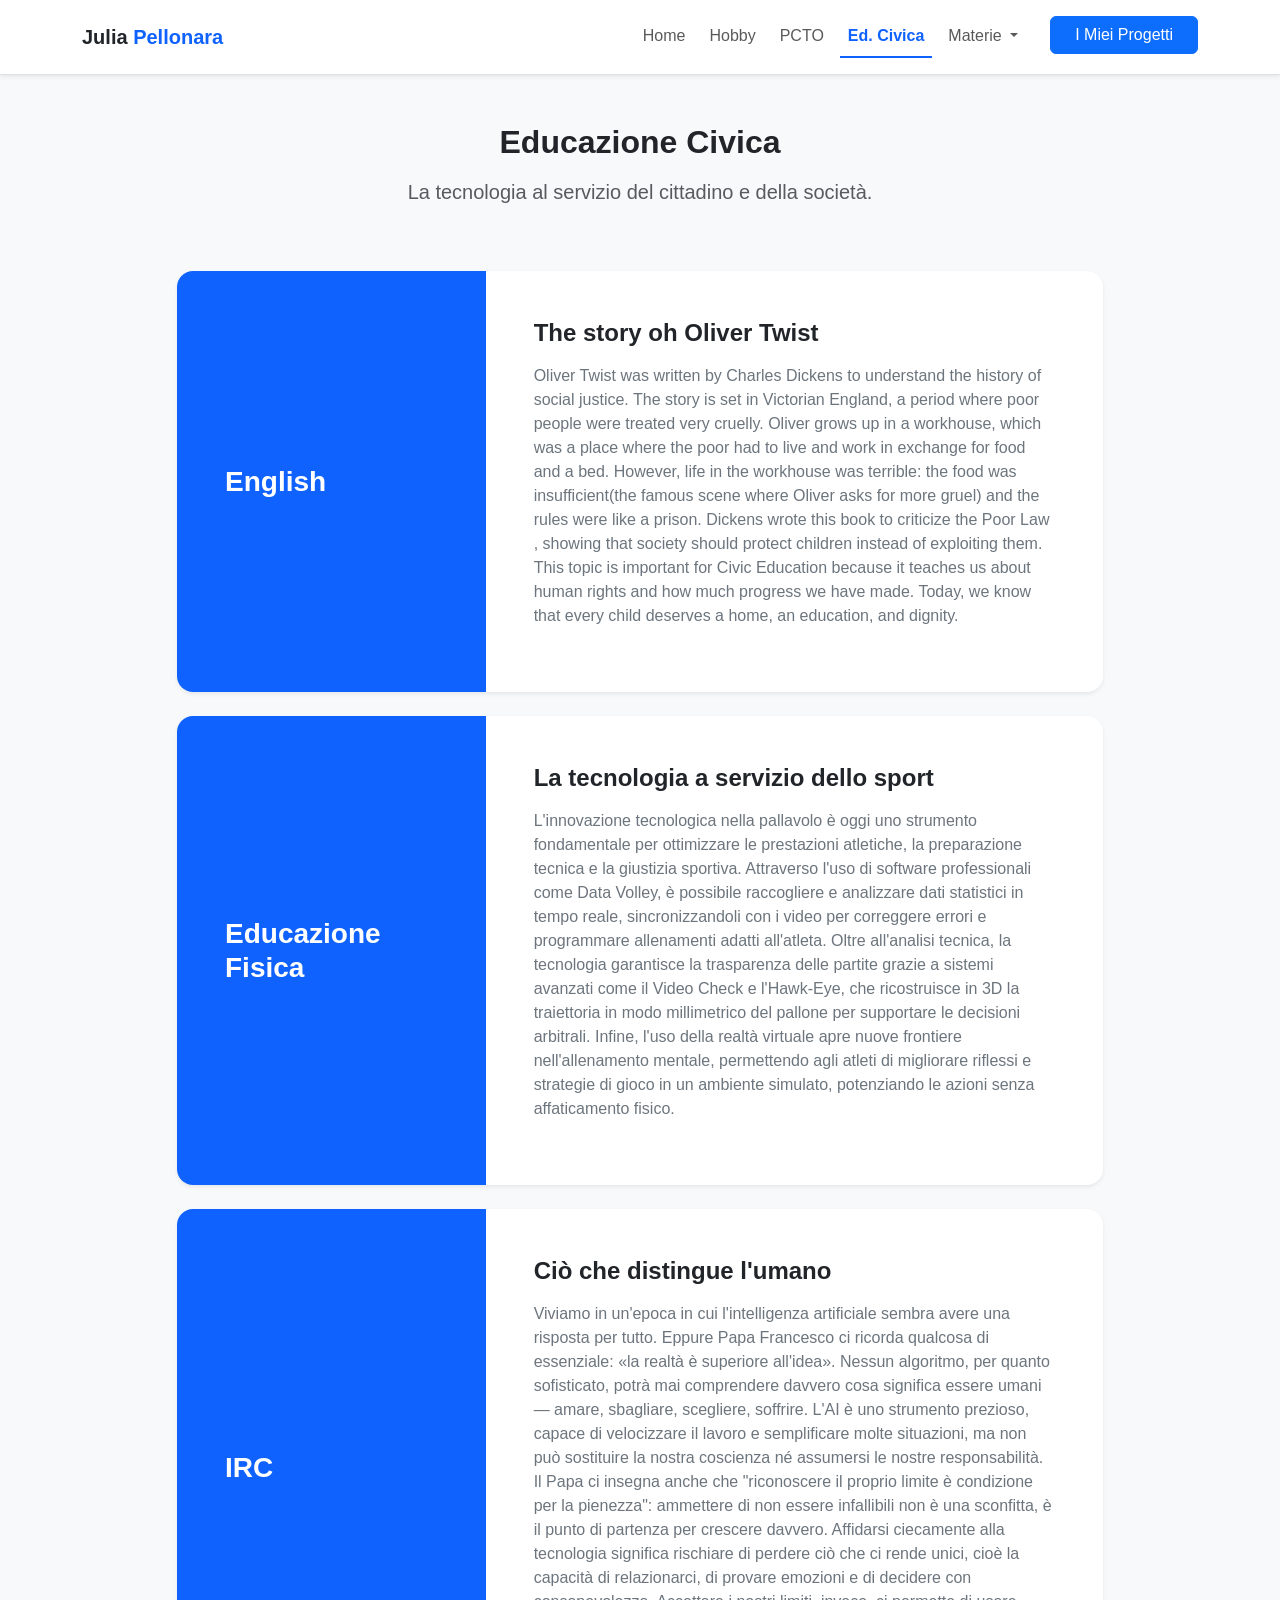
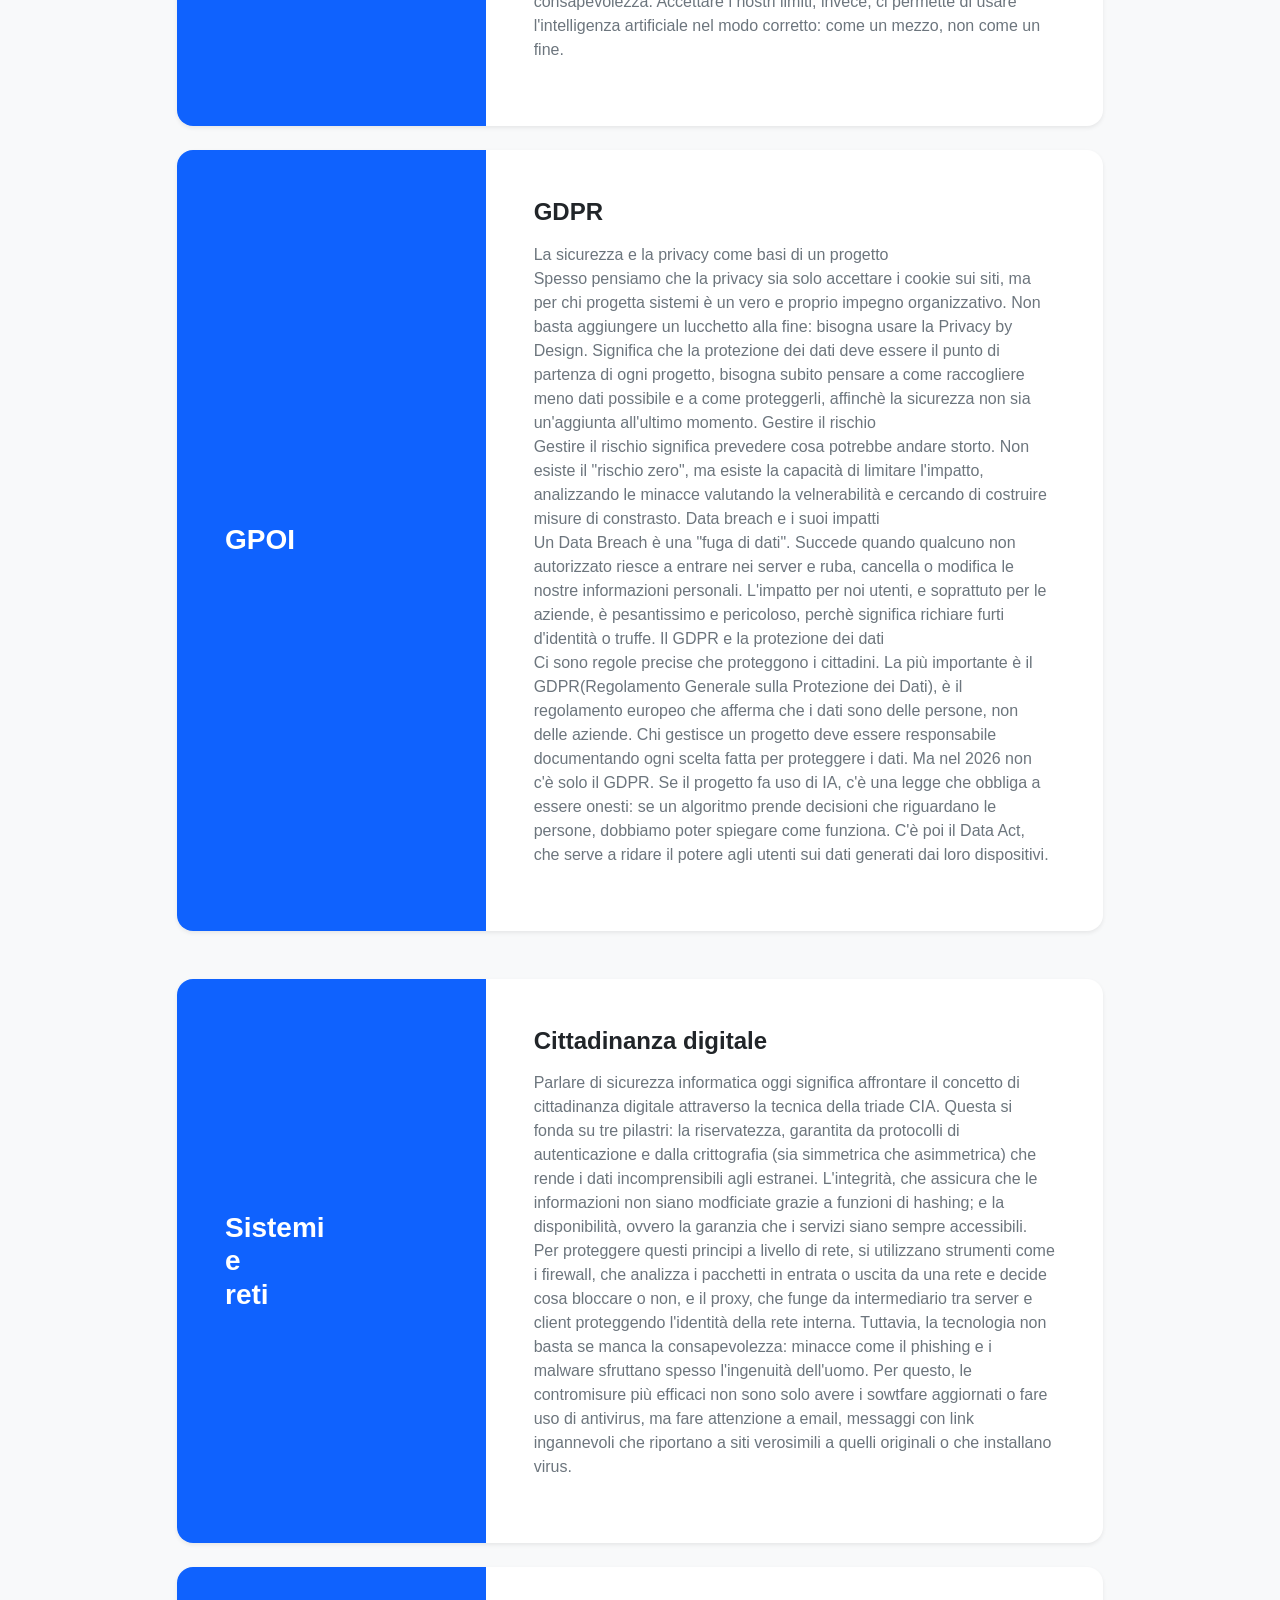
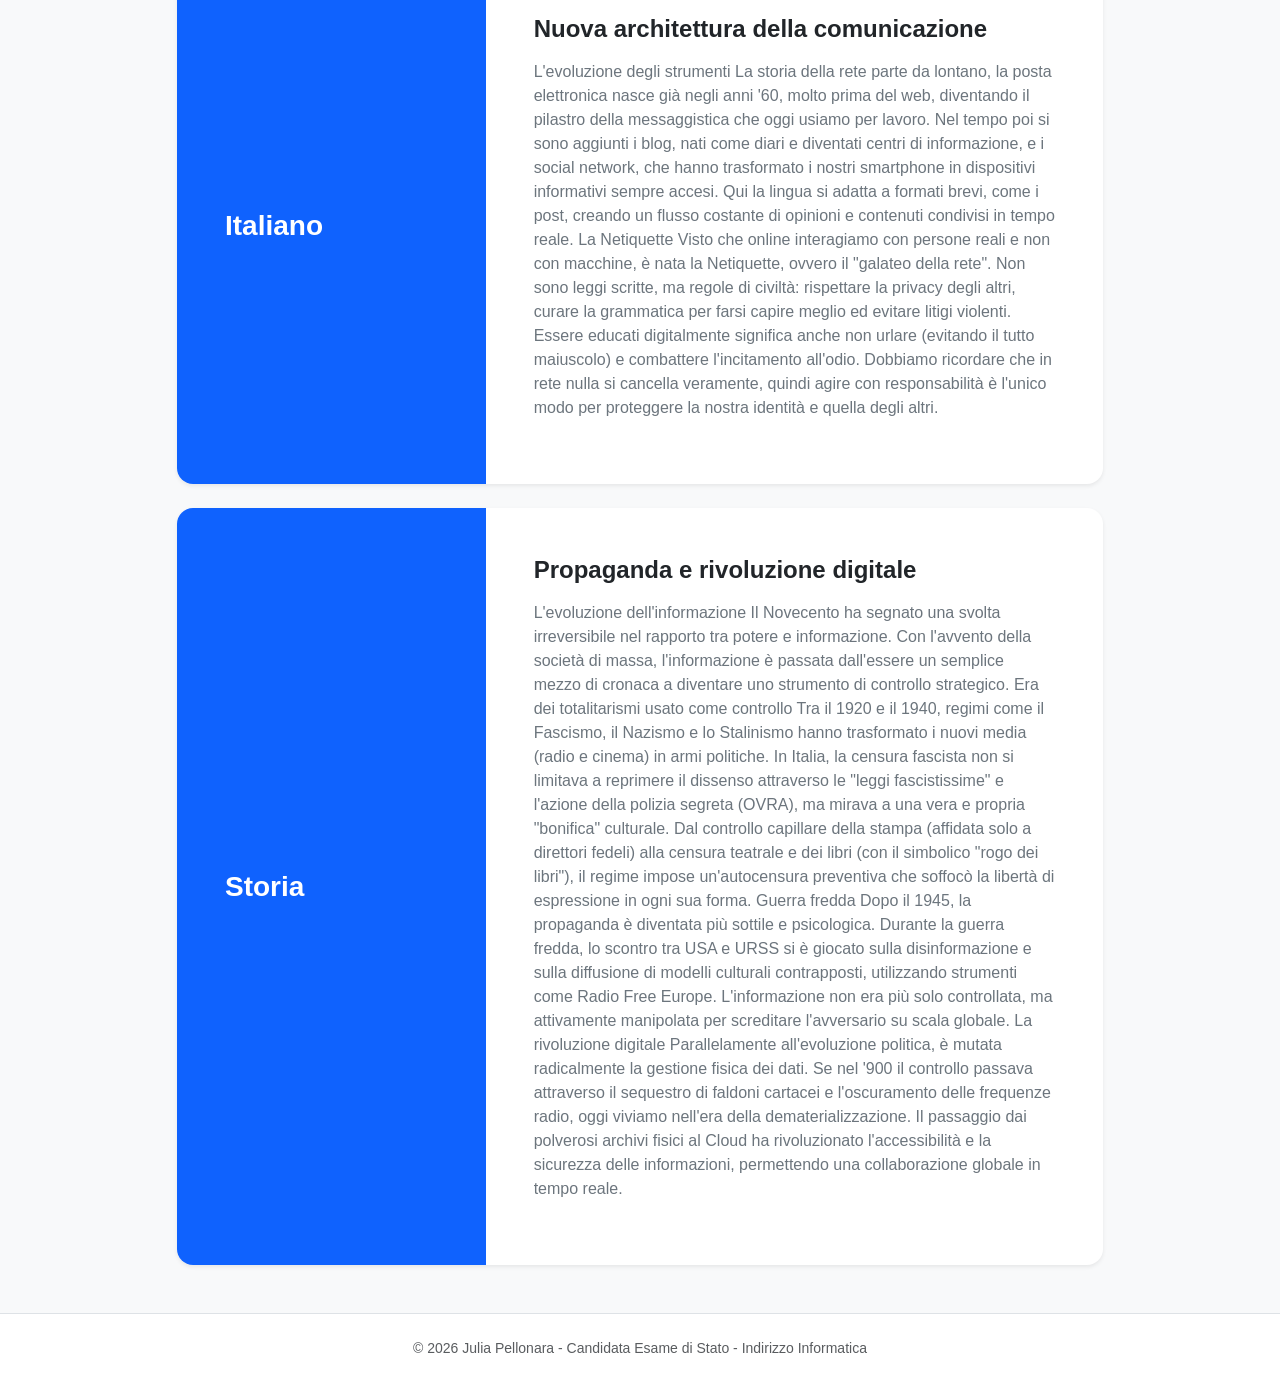
==== edcivica.html @ f8b85f28 "Add files via upload" ====
<!DOCTYPE html>
<html lang="it">
<head>
    <meta charset="UTF-8">
    <meta name="viewport" content="width=device-width, initial-scale=1.0">
    <title>Portfolio| Educazione Civica</title>
    <link href="https://cdn.jsdelivr.net/npm/bootstrap@5.3.2/dist/css/bootstrap.min.css" rel="stylesheet">
    <link rel="stylesheet" href="style.css">
</head>
<body class="d-flex flex-column min-vh-100 bg-light">

    <!-- NAVBAR PROFESSIONALE (Sfondo bianco, bordo inferiore, molto pulita) -->
    <nav class="navbar navbar-expand-lg navbar-light bg-white border-bottom shadow-sm sticky-top py-3">
        <div class="container">
            <a class="navbar-brand fw-bold text-primary" href="index.html">
                <span class="text-dark">Julia</span> Pellonara
            </a>
            <button class="navbar-toggler border-0" type="button" data-bs-toggle="collapse" data-bs-target="#navbarNav">
                <span class="navbar-toggler-icon"></span>
            </button>
            <div class="collapse navbar-collapse" id="navbarNav">
                <ul class="navbar-nav ms-auto gap-2">
                    <li class="nav-item"><a class="nav-link " href="index.html">Home</a></li>
                    <li class="nav-item"><a class="nav-link " href="hobby.html">Hobby</a></li>
                    <li class="nav-item"><a class="nav-link " href="pcto.html">PCTO</a></li>
                    <li class="nav-item"><a class="nav-link active fw-bold" href="edcivica.html">Ed. Civica</a></li>
                    <!-- Dropdown Materie -->
                    <li class="nav-item dropdown">
                        <a class="nav-link dropdown-toggle " href="#" id="navbarDropdown" role="button" data-bs-toggle="dropdown">
                            Materie
                        </a>
                        <ul class="dropdown-menu border-0 shadow-sm mt-2">
                            <li><a class="dropdown-item py-2" href="scientifiche.html">Area Scientifica</a></li>
                            <li><a class="dropdown-item py-2" href="umanistiche.html">Area Umanistica</a></li>
                        </ul>
                    </li>
                    <li class="nav-item"><a class="btn btn-primary px-4 ms-lg-3" href="progetti.html">I Miei Progetti</a></li>
                </ul>
            </div>
        </div>
    </nav>

    <main class="container py-5">
        <div class="row justify-content-center mb-5">
            <div class="col-lg-10 text-center">
                <h2 class="fw-bold mb-3">Educazione Civica</h2>
                <p class="lead text-muted">La tecnologia al servizio del cittadino e della società.</p>
            </div>
        </div>
        <div class="row justify-content-center">
            <div class="col-lg-10">
                <div class="card border-0 shadow-sm rounded-4 overflow-hidden">
                    <div class="row g-0">
                        <div class="col-md-4 bg-primary text-white p-5 d-flex flex-column justify-content-center">
                            <h3 class="fw-bold mb-0">English</h3>
                        </div>
                        <div class="col-md-8 p-5">
                            <h4 class="fw-bold mb-3">The story oh Oliver Twist</h4>
                            <p class="text-secondary">
                                Oliver Twist was written by Charles Dickens to understand the history of social justice. The story is set in Victorian England, a period where poor people were treated very cruelly. 
                                Oliver grows up in a workhouse, which was a place where the poor had to live and work in exchange for food and a bed.
                                However, life in the workhouse was terrible: the food was insufficient(the famous scene where Oliver asks for more gruel) and the rules were like a prison. 
                                Dickens wrote this book to criticize the Poor Law , showing that society should protect children instead of exploiting them. 
                                This topic is important for Civic Education because it teaches us about human rights and how much progress we have made. Today, we know that every child deserves a home, an education, and dignity.
                            </p>

                        </div>
                    </div>
                </div>

                <br>
                <div class="card border-0 shadow-sm rounded-4 overflow-hidden">
                    <div class="row g-0">
                        <div class="col-md-4 bg-primary text-white p-5 d-flex flex-column justify-content-center">
                            <h3 class="fw-bold mb-0">Educazione <br> Fisica</h3>
                        </div>
                        <div class="col-md-8 p-5">
                            <h4 class="fw-bold mb-3">La tecnologia a servizio dello sport</h4>
                            <p class="text-secondary">
                                L'innovazione tecnologica nella pallavolo è oggi uno strumento fondamentale per ottimizzare le prestazioni atletiche, la preparazione tecnica e la giustizia sportiva. 
                                Attraverso l'uso di software professionali come Data Volley, è possibile raccogliere e analizzare dati statistici in tempo reale, sincronizzandoli con i video per correggere errori e programmare allenamenti adatti all'atleta.  
                                Oltre all'analisi tecnica, la tecnologia garantisce la trasparenza delle partite grazie a sistemi avanzati come il Video Check e l'Hawk-Eye, che ricostruisce in 3D la traiettoria in modo millimetrico del pallone per supportare le decisioni arbitrali. 
                                Infine, l'uso della realtà virtuale apre nuove frontiere nell'allenamento mentale, permettendo agli atleti di migliorare riflessi e strategie di gioco in un ambiente simulato, potenziando le azioni senza affaticamento fisico.  
                            </p>
                        </div>
                    </div>
                </div>
                <br>

                <div class="card border-0 shadow-sm rounded-4 overflow-hidden">
                    <div class="row g-0">
                        <div class="col-md-4 bg-primary text-white p-5 d-flex flex-column justify-content-center">
                            <h3 class="fw-bold mb-0">IRC</h3>
                        </div>
                        <div class="col-md-8 p-5">
                            <h4 class="fw-bold mb-3">Ciò che distingue l'umano</h4>
                            <p class="text-secondary">
                                Viviamo in un'epoca in cui l'intelligenza artificiale sembra avere una risposta per tutto. Eppure Papa Francesco ci ricorda qualcosa di essenziale: «la realtà è superiore all'idea». Nessun algoritmo, per quanto sofisticato, potrà mai comprendere davvero cosa significa essere umani — amare, sbagliare, scegliere, soffrire. L'AI è uno strumento prezioso, capace di velocizzare il lavoro e semplificare molte situazioni, ma non può sostituire la nostra coscienza né assumersi le nostre responsabilità. 
                                Il Papa ci insegna anche che "riconoscere il proprio limite è condizione per la pienezza": ammettere di non essere infallibili non è una sconfitta, è il punto di partenza per crescere davvero. 
                                Affidarsi ciecamente alla tecnologia significa rischiare di perdere ciò che ci rende unici, cioè la capacità di relazionarci, di provare emozioni e di decidere con consapevolezza. 
                                Accettare i nostri limiti, invece, ci permette di usare l'intelligenza artificiale nel modo corretto: come un mezzo, non come un fine. 
                            </p>
                        </div>
                    </div>
                </div>
                <br>

                <div class="card border-0 shadow-sm rounded-4 overflow-hidden">
                    <div class="row g-0">
                        <div class="col-md-4 bg-primary text-white p-5 d-flex flex-column justify-content-center">
                            <h3 class="fw-bold mb-0">GPOI</h3>
                        </div>
                        <div class="col-md-8 p-5">
                            <h4 class="fw-bold mb-3">GDPR</h4>
                            <p class="text-secondary">
                                La sicurezza e la privacy come basi di un progetto <br>
                                Spesso pensiamo che la privacy sia solo accettare i cookie sui siti, ma per chi progetta sistemi è un vero e proprio impegno organizzativo. Non basta aggiungere un lucchetto alla fine: bisogna usare la Privacy by Design. Significa che la protezione dei dati deve essere il punto di partenza di ogni progetto, bisogna subito pensare a come raccogliere meno dati possibile e a come proteggerli, affinchè la sicurezza non sia un'aggiunta all'ultimo momento.
                                Gestire il rischio <br>
                                Gestire il rischio significa prevedere cosa potrebbe andare storto. Non esiste il "rischio zero", ma esiste la capacità di limitare l'impatto, analizzando le minacce valutando la velnerabilità e cercando di costruire misure di constrasto.
                                Data breach e i suoi impatti <br>
                                Un Data Breach è una "fuga di dati". Succede quando qualcuno non autorizzato riesce a entrare nei server e ruba, cancella o modifica le nostre informazioni personali. L'impatto per noi utenti, e soprattuto per le aziende, è pesantissimo e pericoloso, perchè significa richiare furti d'identità o truffe.
                                Il GDPR e la protezione dei dati <br>
                                Ci sono regole precise che proteggono i cittadini. La più importante è il GDPR(Regolamento
                                Generale sulla Protezione dei Dati), è il regolamento europeo che afferma che i dati sono delle persone, non delle aziende. Chi gestisce un progetto deve essere responsabile documentando ogni scelta fatta per proteggere i dati. Ma nel 2026 non c'è solo il GDPR. Se il progetto fa uso di IA, c'è una legge che obbliga a essere onesti: se un algoritmo prende decisioni che riguardano le persone, dobbiamo poter spiegare come funziona. C'è poi il Data Act, che serve a ridare il potere agli utenti sui dati generati dai loro dispositivi.
                            </p>

                        </div>
                    </div>
                </div>
                <br>
                <br>
                <div class="card border-0 shadow-sm rounded-4 overflow-hidden">
                    <div class="row g-0">
                        <div class="col-md-4 bg-primary text-white p-5 d-flex flex-column justify-content-center">
                            <h3 class="fw-bold mb-0">Sistemi <br> e <br> reti</h3>
                        </div>
                        <div class="col-md-8 p-5">
                            <h4 class="fw-bold mb-3">Cittadinanza digitale</h4>
                            <p class="text-secondary">
                                Parlare di sicurezza informatica oggi significa affrontare il concetto di cittadinanza digitale attraverso la tecnica della triade CIA. 
                                Questa si fonda su tre pilastri: la riservatezza, garantita da protocolli di autenticazione e dalla crittografia (sia simmetrica che asimmetrica) che rende i dati incomprensibili agli estranei. L'integrità, che assicura che le informazioni non siano modficiate grazie a funzioni di hashing; e la disponibilità, ovvero la garanzia che i servizi siano sempre accessibili. 
                                Per proteggere questi principi a livello di rete, si utilizzano strumenti come i firewall, che analizza i pacchetti in entrata o uscita da una rete e decide cosa bloccare o non, e il proxy, che funge da intermediario tra server e client proteggendo l'identità della rete interna. Tuttavia, la tecnologia non basta se manca la consapevolezza: minacce come il phishing e i malware sfruttano spesso l'ingenuità dell'uomo. Per questo, le contromisure più efficaci non sono solo avere i sowtfare aggiornati o fare uso di antivirus, ma fare attenzione a email, messaggi con link ingannevoli che riportano a siti verosimili a quelli originali o che installano virus.
                            </p>

                        </div>
                    </div>
                </div>
                <br>
                <div class="card border-0 shadow-sm rounded-4 overflow-hidden">
                    <div class="row g-0">
                        <div class="col-md-4 bg-primary text-white p-5 d-flex flex-column justify-content-center">
                            <h3 class="fw-bold mb-0">Italiano</h3>
                        </div>
                        <div class="col-md-8 p-5">
                            <h4 class="fw-bold mb-3">Nuova architettura della comunicazione</h4>
                            <p class="text-secondary">
                                L'evoluzione degli strumenti
                                La storia della rete parte da lontano, la posta elettronica nasce già negli anni '60, molto prima del web, diventando il pilastro della messaggistica che oggi usiamo per lavoro. Nel tempo poi si sono aggiunti i blog, nati come diari e diventati centri di informazione, e i social network, che hanno trasformato i nostri smartphone in dispositivi informativi sempre accesi. Qui la lingua si adatta a formati brevi, come i post, creando un flusso costante di opinioni e contenuti condivisi in tempo reale.
                                La Netiquette
                                Visto che online interagiamo con persone reali e non con macchine, è nata la Netiquette, ovvero il
                                "galateo della rete". Non sono leggi scritte, ma regole di civiltà: rispettare la privacy degli altri, curare la grammatica per farsi capire meglio ed evitare litigi violenti. Essere educati digitalmente significa anche non urlare (evitando il tutto maiuscolo) e combattere l'incitamento all'odio.
                                Dobbiamo ricordare che in rete nulla si cancella veramente, quindi agire con responsabilità è l'unico modo per proteggere la nostra identità e quella degli altri.
                            </p>
                        </div>
                    </div>
                </div>
                <br>
                <div class="card border-0 shadow-sm rounded-4 overflow-hidden">
                    <div class="row g-0">
                        <div class="col-md-4 bg-primary text-white p-5 d-flex flex-column justify-content-center">
                            <h3 class="fw-bold mb-0">Storia</h3>
                        </div>
                        <div class="col-md-8 p-5">
                            <h4 class="fw-bold mb-3">Propaganda e rivoluzione digitale</h4>
                            <p class="text-secondary">
                                L'evoluzione dell'informazione
                                Il Novecento ha segnato una svolta irreversibile nel rapporto tra potere e informazione. Con l'avvento della società di massa, l'informazione è passata dall'essere un semplice mezzo di cronaca a diventare uno strumento di controllo strategico.
                                Era dei totalitarismi usato come controllo
                                Tra il 1920 e il 1940, regimi come il Fascismo, il Nazismo e lo Stalinismo hanno trasformato i nuovi media (radio e cinema) in armi politiche. In Italia, la censura fascista non si limitava a reprimere il dissenso attraverso le "leggi fascistissime" e l'azione della polizia segreta (OVRA), ma mirava a una vera e propria "bonifica" culturale. Dal controllo capillare della stampa (affidata solo a direttori fedeli) alla censura teatrale e dei libri (con il simbolico "rogo dei libri"), il regime impose un'autocensura preventiva che soffocò la libertà di espressione in ogni sua forma.
                                Guerra fredda
                                Dopo il 1945, la propaganda è diventata più sottile e psicologica. Durante la guerra fredda, lo scontro tra USA e URSS si è giocato sulla disinformazione e sulla diffusione di modelli culturali contrapposti, utilizzando strumenti come Radio Free Europe. L'informazione non era più solo controllata, ma attivamente manipolata per screditare l'avversario su scala globale.
                                La rivoluzione digitale
                                Parallelamente all'evoluzione politica, è mutata radicalmente la gestione fisica dei dati. Se nel '900 il controllo passava attraverso il sequestro di faldoni cartacei e l'oscuramento delle frequenze radio, oggi viviamo nell'era della dematerializzazione. Il passaggio dai polverosi archivi fisici al
                                Cloud ha rivoluzionato l'accessibilità e la sicurezza delle informazioni, permettendo una collaborazione globale in tempo reale.

                            </p>
                        </div>
                    </div>
                </div>

                
                
            </div>
            
        </div>
    </main>

    <footer class="bg-white border-top py-4 mt-auto">
        <div class="container text-center">
            <p class="mb-0 text-muted small">&copy; 2026 Julia Pellonara - Candidata Esame di Stato - Indirizzo Informatica</p>
        </div>
    </footer>

    <!-- Bootstrap JS per il funzionamento esclusivo del Dropdown e Menu Mobile -->
    <script src="https://cdn.jsdelivr.net/npm/bootstrap@5.3.2/dist/js/bootstrap.bundle.min.js"></script>
</body>
</html>
---- style.css ----
body {
    font-family: -apple-system, BlinkMacSystemFont, "Segoe UI", Roboto, "Helvetica Neue", Arial, sans-serif;
}


:root {
    --bs-primary: #0f62fe;
    --bs-primary-rgb: 15, 98, 254;
}


.hover-lift {
    transition: transform 0.2s ease-in-out, box-shadow 0.2s ease-in-out;
}

.hover-lift:hover {
    transform: translateY(-5px);
    box-shadow: 0 10px 20px rgba(0,0,0,0.08) !important;
}

/* Migliora l'aspetto dei link della Navbar attiva */
.navbar-nav .nav-link.active {
    color: var(--bs-primary) !important;
    border-bottom: 2px solid var(--bs-primary);
}

.navbar-nav .nav-link {
    border-bottom: 2px solid transparent;
    transition: border-color 0.2s;
}

.navbar-nav .nav-link:hover {
    border-bottom: 2px solid #dee2e6;
}
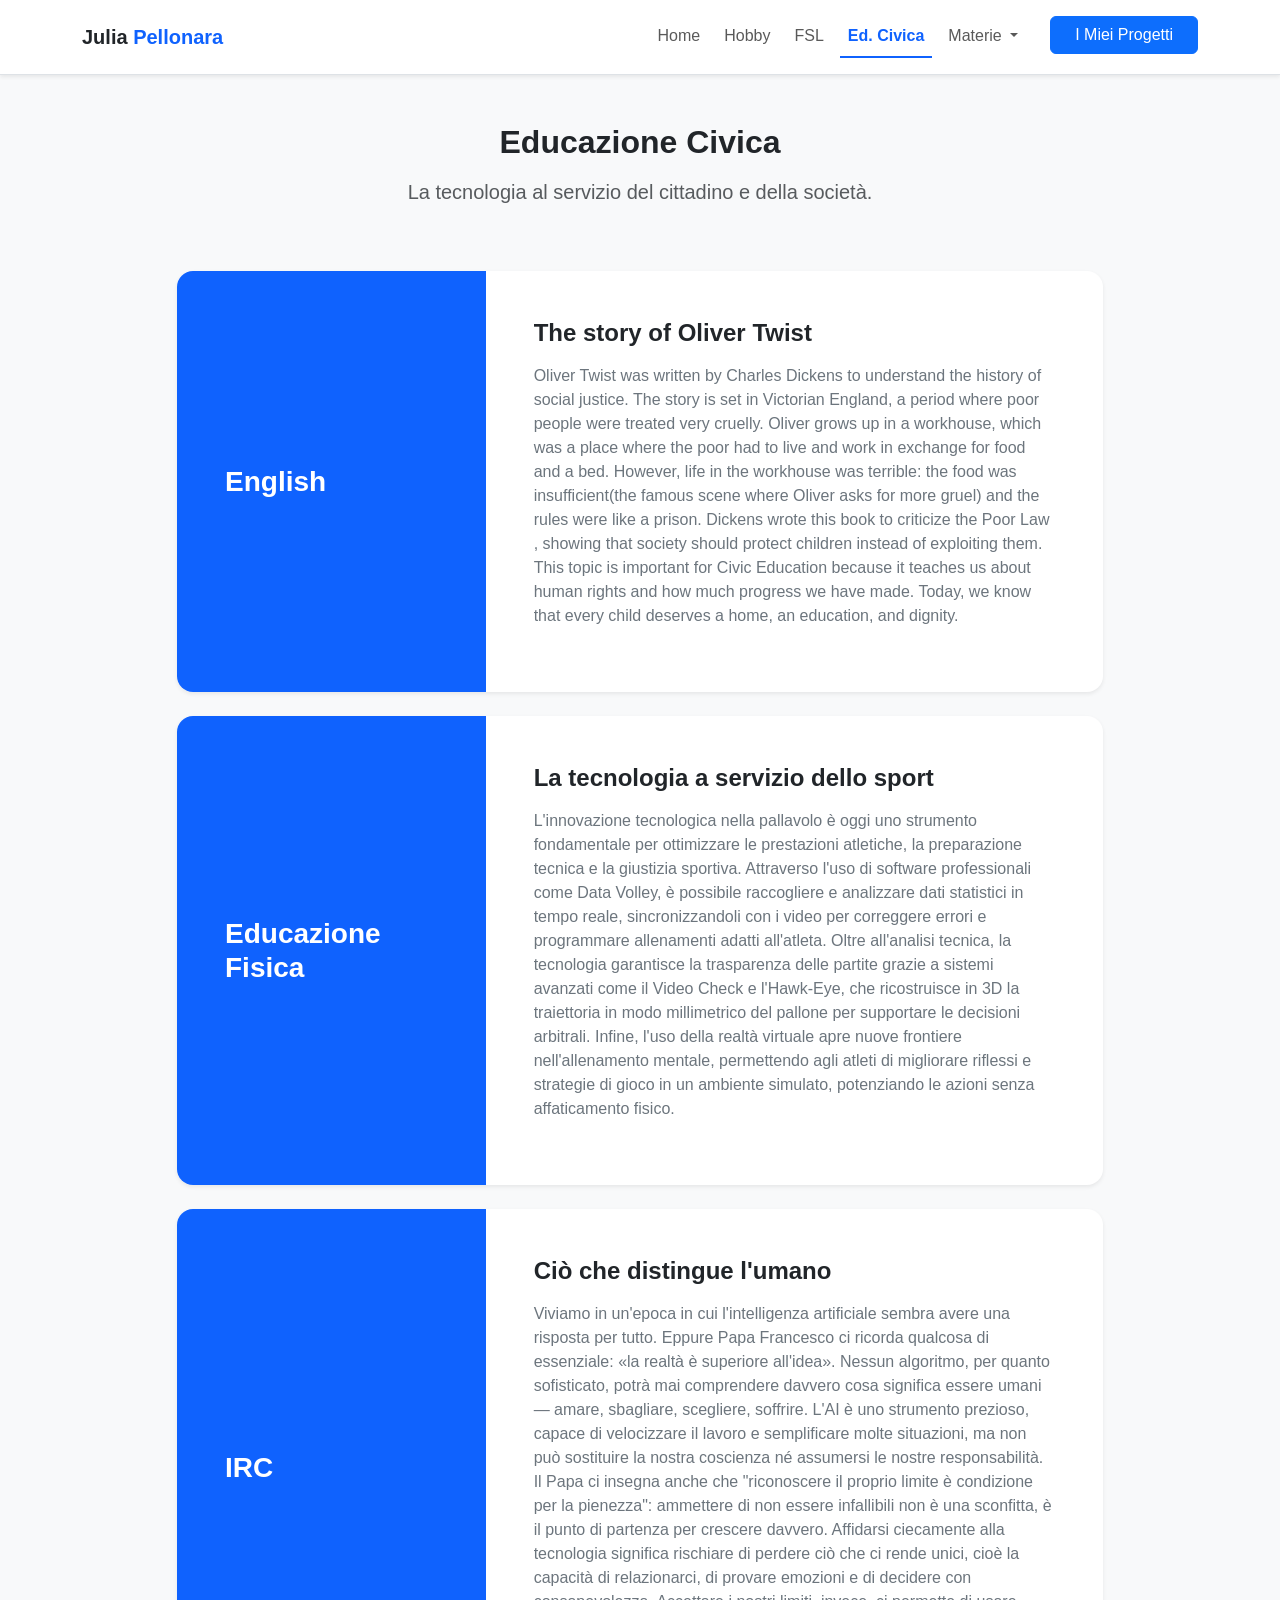
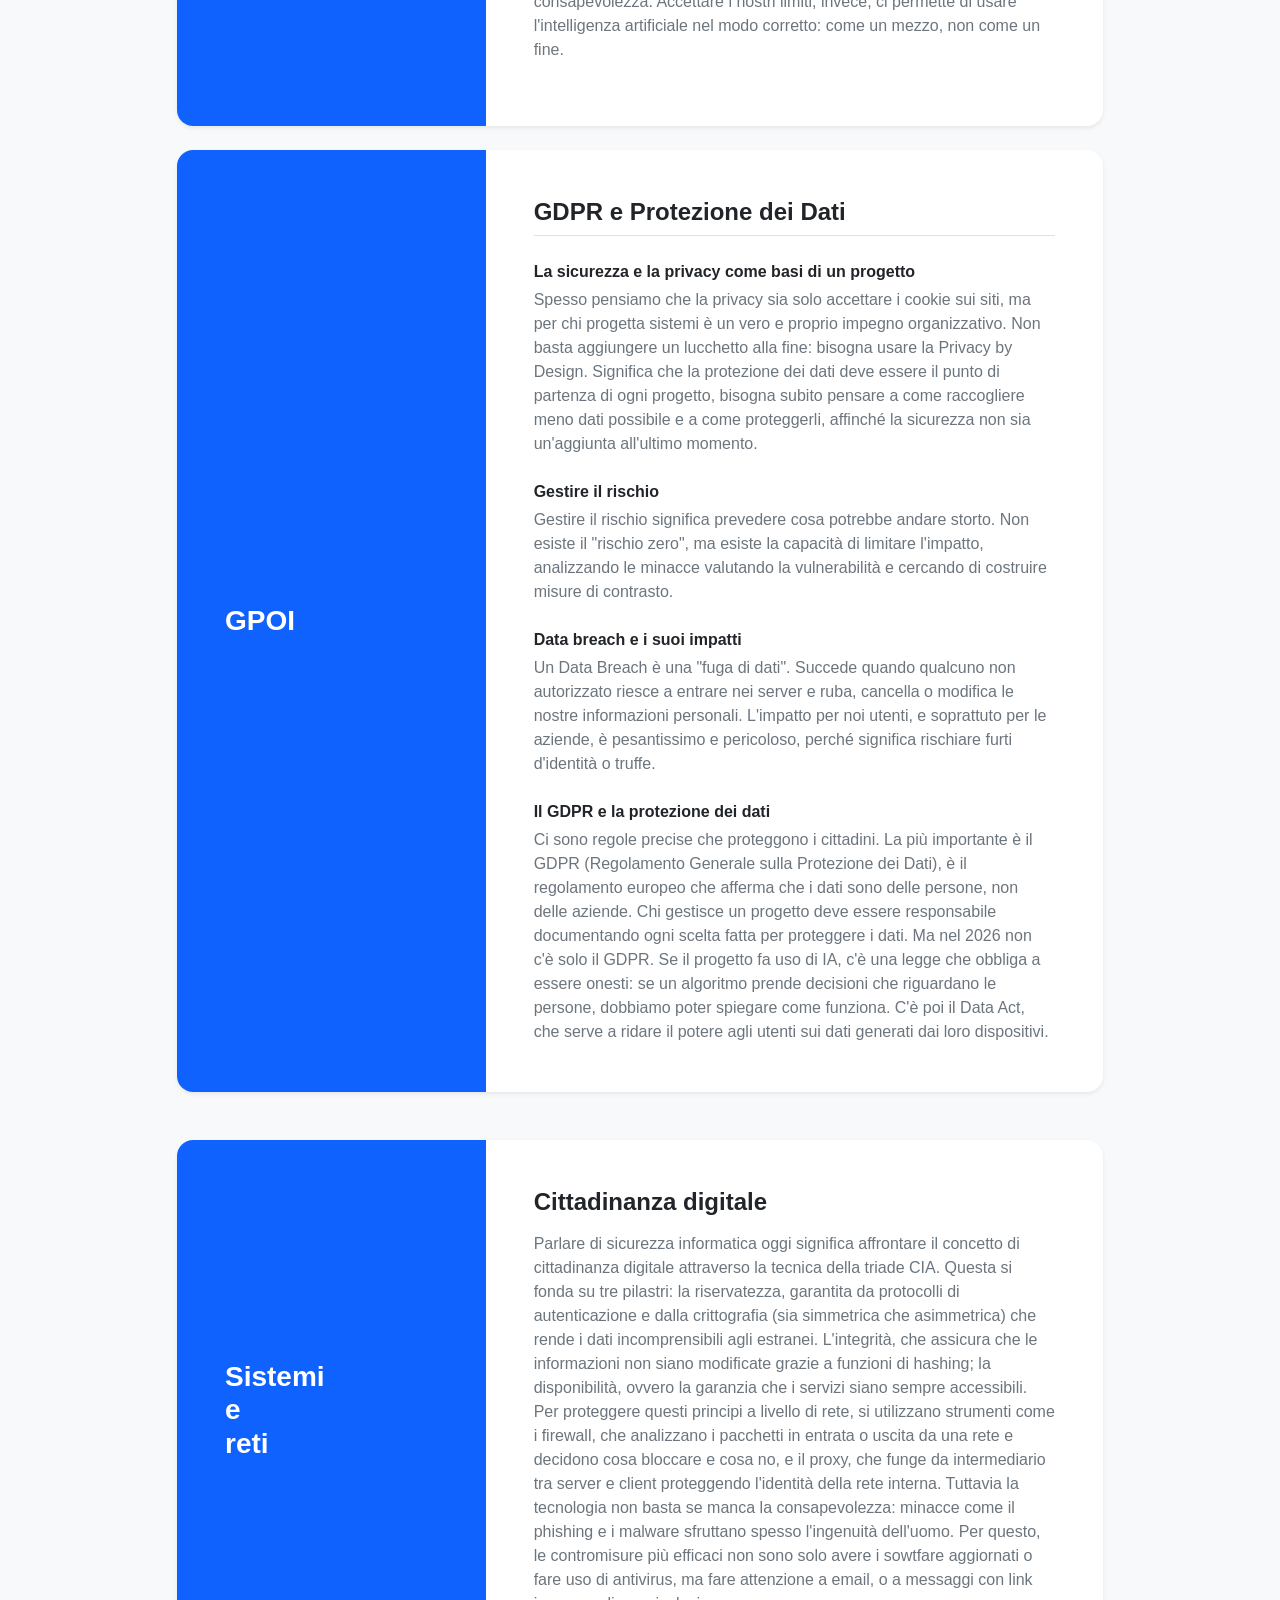
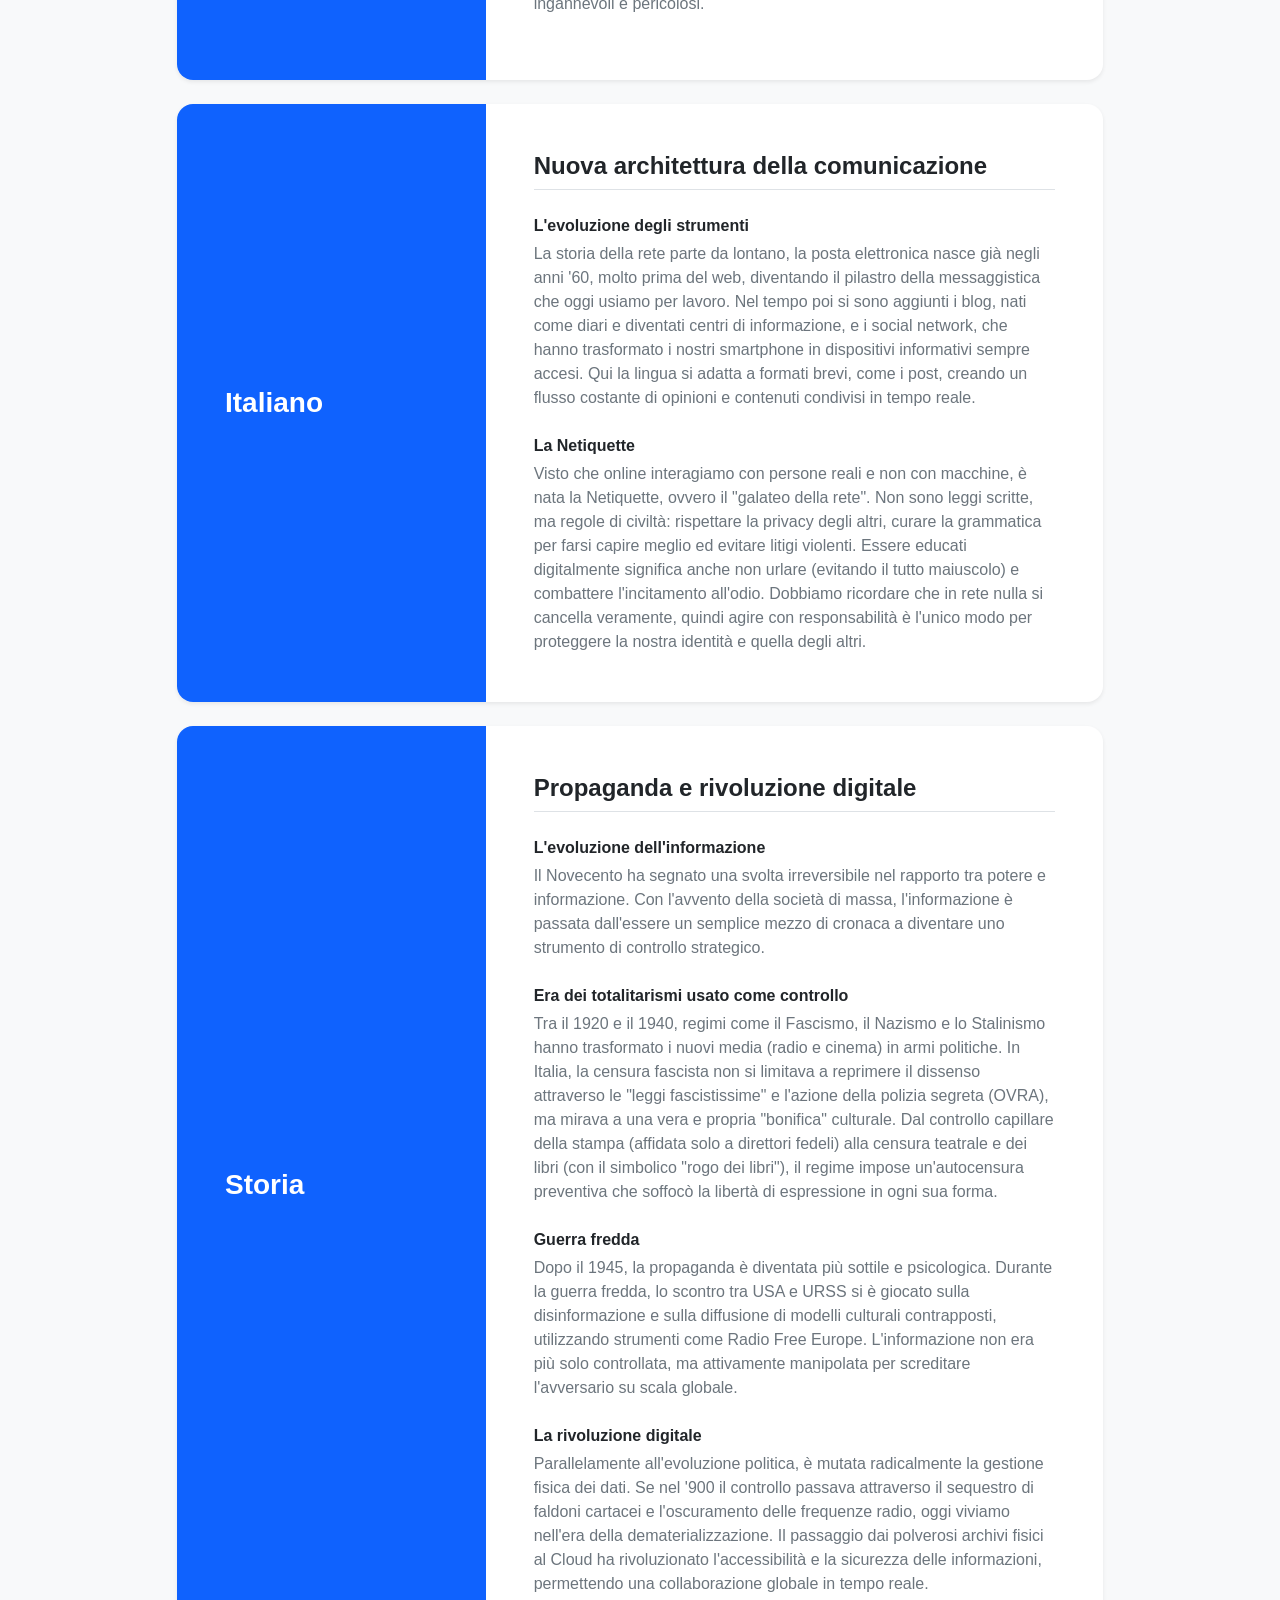
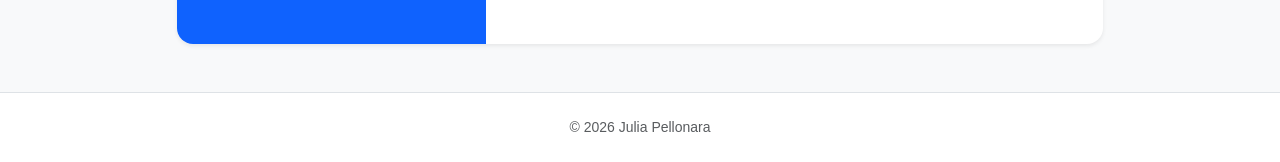
==== commit eedac048: "Add files via upload" ====
--- a/edcivica.html
+++ b/edcivica.html
@@ -9,7 +9,6 @@
 </head>
 <body class="d-flex flex-column min-vh-100 bg-light">
 
-    <!-- NAVBAR PROFESSIONALE (Sfondo bianco, bordo inferiore, molto pulita) -->
     <nav class="navbar navbar-expand-lg navbar-light bg-white border-bottom shadow-sm sticky-top py-3">
         <div class="container">
             <a class="navbar-brand fw-bold text-primary" href="index.html">
@@ -22,9 +21,8 @@
                 <ul class="navbar-nav ms-auto gap-2">
                     <li class="nav-item"><a class="nav-link " href="index.html">Home</a></li>
                     <li class="nav-item"><a class="nav-link " href="hobby.html">Hobby</a></li>
-                    <li class="nav-item"><a class="nav-link " href="pcto.html">PCTO</a></li>
+                    <li class="nav-item"><a class="nav-link " href="pcto.html">FSL</a></li>
                     <li class="nav-item"><a class="nav-link active fw-bold" href="edcivica.html">Ed. Civica</a></li>
-                    <!-- Dropdown Materie -->
                     <li class="nav-item dropdown">
                         <a class="nav-link dropdown-toggle " href="#" id="navbarDropdown" role="button" data-bs-toggle="dropdown">
                             Materie
@@ -55,7 +53,7 @@
                             <h3 class="fw-bold mb-0">English</h3>
                         </div>
                         <div class="col-md-8 p-5">
-                            <h4 class="fw-bold mb-3">The story oh Oliver Twist</h4>
+                            <h4 class="fw-bold mb-3">The story of Oliver Twist</h4>
                             <p class="text-secondary">
                                 Oliver Twist was written by Charles Dickens to understand the history of social justice. The story is set in Victorian England, a period where poor people were treated very cruelly. 
                                 Oliver grows up in a workhouse, which was a place where the poor had to live and work in exchange for food and a bed.
@@ -111,20 +109,28 @@
                             <h3 class="fw-bold mb-0">GPOI</h3>
                         </div>
                         <div class="col-md-8 p-5">
-                            <h4 class="fw-bold mb-3">GDPR</h4>
-                            <p class="text-secondary">
-                                La sicurezza e la privacy come basi di un progetto <br>
-                                Spesso pensiamo che la privacy sia solo accettare i cookie sui siti, ma per chi progetta sistemi è un vero e proprio impegno organizzativo. Non basta aggiungere un lucchetto alla fine: bisogna usare la Privacy by Design. Significa che la protezione dei dati deve essere il punto di partenza di ogni progetto, bisogna subito pensare a come raccogliere meno dati possibile e a come proteggerli, affinchè la sicurezza non sia un'aggiunta all'ultimo momento.
-                                Gestire il rischio <br>
-                                Gestire il rischio significa prevedere cosa potrebbe andare storto. Non esiste il "rischio zero", ma esiste la capacità di limitare l'impatto, analizzando le minacce valutando la velnerabilità e cercando di costruire misure di constrasto.
-                                Data breach e i suoi impatti <br>
-                                Un Data Breach è una "fuga di dati". Succede quando qualcuno non autorizzato riesce a entrare nei server e ruba, cancella o modifica le nostre informazioni personali. L'impatto per noi utenti, e soprattuto per le aziende, è pesantissimo e pericoloso, perchè significa richiare furti d'identità o truffe.
-                                Il GDPR e la protezione dei dati <br>
-                                Ci sono regole precise che proteggono i cittadini. La più importante è il GDPR(Regolamento
-                                Generale sulla Protezione dei Dati), è il regolamento europeo che afferma che i dati sono delle persone, non delle aziende. Chi gestisce un progetto deve essere responsabile documentando ogni scelta fatta per proteggere i dati. Ma nel 2026 non c'è solo il GDPR. Se il progetto fa uso di IA, c'è una legge che obbliga a essere onesti: se un algoritmo prende decisioni che riguardano le persone, dobbiamo poter spiegare come funziona. C'è poi il Data Act, che serve a ridare il potere agli utenti sui dati generati dai loro dispositivi.
-                            </p>
-
-                        </div>
+                        <h4 class="fw-bold mb-4 border-bottom pb-2">GDPR e Protezione dei Dati</h4>
+
+                        <span class="d-block fw-bold text-dark mb-1">La sicurezza e la privacy come basi di un progetto</span>
+                        <p class="text-secondary mb-4">
+                            Spesso pensiamo che la privacy sia solo accettare i cookie sui siti, ma per chi progetta sistemi è un vero e proprio impegno organizzativo. Non basta aggiungere un lucchetto alla fine: bisogna usare la Privacy by Design. Significa che la protezione dei dati deve essere il punto di partenza di ogni progetto, bisogna subito pensare a come raccogliere meno dati possibile e a come proteggerli, affinché la sicurezza non sia un'aggiunta all'ultimo momento.
+                        </p>
+
+                        <span class="d-block fw-bold text-dark mb-1">Gestire il rischio</span>
+                        <p class="text-secondary mb-4">
+                            Gestire il rischio significa prevedere cosa potrebbe andare storto. Non esiste il "rischio zero", ma esiste la capacità di limitare l'impatto, analizzando le minacce valutando la vulnerabilità e cercando di costruire misure di contrasto.
+                        </p>
+
+                        <span class="d-block fw-bold text-dark mb-1">Data breach e i suoi impatti</span>
+                        <p class="text-secondary mb-4">
+                            Un Data Breach è una "fuga di dati". Succede quando qualcuno non autorizzato riesce a entrare nei server e ruba, cancella o modifica le nostre informazioni personali. L'impatto per noi utenti, e soprattuto per le aziende, è pesantissimo e pericoloso, perché significa rischiare furti d'identità o truffe.
+                        </p>
+
+                        <span class="d-block fw-bold text-dark mb-1">Il GDPR e la protezione dei dati</span>
+                        <p class="text-secondary mb-0">
+                            Ci sono regole precise che proteggono i cittadini. La più importante è il GDPR (Regolamento Generale sulla Protezione dei Dati), è il regolamento europeo che afferma che i dati sono delle persone, non delle aziende. Chi gestisce un progetto deve essere responsabile documentando ogni scelta fatta per proteggere i dati. Ma nel 2026 non c'è solo il GDPR. Se il progetto fa uso di IA, c'è una legge che obbliga a essere onesti: se un algoritmo prende decisioni che riguardano le persone, dobbiamo poter spiegare come funziona. C'è poi il Data Act, che serve a ridare il potere agli utenti sui dati generati dai loro dispositivi.
+                        </p>
+                    </div>
                     </div>
                 </div>
                 <br>
@@ -137,11 +143,20 @@
                         <div class="col-md-8 p-5">
                             <h4 class="fw-bold mb-3">Cittadinanza digitale</h4>
                             <p class="text-secondary">
-                                Parlare di sicurezza informatica oggi significa affrontare il concetto di cittadinanza digitale attraverso la tecnica della triade CIA. 
-                                Questa si fonda su tre pilastri: la riservatezza, garantita da protocolli di autenticazione e dalla crittografia (sia simmetrica che asimmetrica) che rende i dati incomprensibili agli estranei. L'integrità, che assicura che le informazioni non siano modficiate grazie a funzioni di hashing; e la disponibilità, ovvero la garanzia che i servizi siano sempre accessibili. 
-                                Per proteggere questi principi a livello di rete, si utilizzano strumenti come i firewall, che analizza i pacchetti in entrata o uscita da una rete e decide cosa bloccare o non, e il proxy, che funge da intermediario tra server e client proteggendo l'identità della rete interna. Tuttavia, la tecnologia non basta se manca la consapevolezza: minacce come il phishing e i malware sfruttano spesso l'ingenuità dell'uomo. Per questo, le contromisure più efficaci non sono solo avere i sowtfare aggiornati o fare uso di antivirus, ma fare attenzione a email, messaggi con link ingannevoli che riportano a siti verosimili a quelli originali o che installano virus.
-                            </p>
-
+                               Parlare di sicurezza informatica oggi significa affrontare il concetto di cittadinanza
+                                digitale attraverso la tecnica della triade CIA. Questa si fonda su tre pilastri: la
+                                riservatezza, garantita da protocolli di autenticazione e dalla crittografia (sia
+                                simmetrica che asimmetrica) che rende i dati incomprensibili agli estranei.
+                                L'integrità, che assicura che le informazioni non siano modificate grazie a funzioni di
+                                hashing; la disponibilità, ovvero la garanzia che i servizi siano sempre accessibili. Per
+                                proteggere questi principi a livello di rete, si utilizzano strumenti come i firewall, che
+                                analizzano i pacchetti in entrata o uscita da una rete e decidono cosa bloccare e cosa
+                                no, e il proxy, che funge da intermediario tra server e client proteggendo l'identità
+                                della rete interna. Tuttavia la tecnologia non basta se manca la consapevolezza:
+                                minacce come il phishing e i malware sfruttano spesso l'ingenuità dell'uomo. Per
+                                questo, le contromisure più efficaci non sono solo avere i sowtfare aggiornati o fare
+                                uso di antivirus, ma fare attenzione a email, o a messaggi con link ingannevoli e
+                                pericolosi.
                         </div>
                     </div>
                 </div>
@@ -152,16 +167,18 @@
                             <h3 class="fw-bold mb-0">Italiano</h3>
                         </div>
                         <div class="col-md-8 p-5">
-                            <h4 class="fw-bold mb-3">Nuova architettura della comunicazione</h4>
-                            <p class="text-secondary">
-                                L'evoluzione degli strumenti
-                                La storia della rete parte da lontano, la posta elettronica nasce già negli anni '60, molto prima del web, diventando il pilastro della messaggistica che oggi usiamo per lavoro. Nel tempo poi si sono aggiunti i blog, nati come diari e diventati centri di informazione, e i social network, che hanno trasformato i nostri smartphone in dispositivi informativi sempre accesi. Qui la lingua si adatta a formati brevi, come i post, creando un flusso costante di opinioni e contenuti condivisi in tempo reale.
-                                La Netiquette
-                                Visto che online interagiamo con persone reali e non con macchine, è nata la Netiquette, ovvero il
-                                "galateo della rete". Non sono leggi scritte, ma regole di civiltà: rispettare la privacy degli altri, curare la grammatica per farsi capire meglio ed evitare litigi violenti. Essere educati digitalmente significa anche non urlare (evitando il tutto maiuscolo) e combattere l'incitamento all'odio.
-                                Dobbiamo ricordare che in rete nulla si cancella veramente, quindi agire con responsabilità è l'unico modo per proteggere la nostra identità e quella degli altri.
-                            </p>
-                        </div>
+                    <h4 class="fw-bold mb-4 border-bottom pb-2">Nuova architettura della comunicazione</h4> 
+
+                    <span class="d-block fw-bold text-dark mb-1">L'evoluzione degli strumenti</span>
+                    <p class="text-secondary mb-4">
+                        La storia della rete parte da lontano, la posta elettronica nasce già negli anni '60, molto prima del web, diventando il pilastro della messaggistica che oggi usiamo per lavoro. Nel tempo poi si sono aggiunti i blog, nati come diari e diventati centri di informazione, e i social network, che hanno trasformato i nostri smartphone in dispositivi informativi sempre accesi. Qui la lingua si adatta a formati brevi, come i post, creando un flusso costante di opinioni e contenuti condivisi in tempo reale.
+                    </p>
+
+                    <span class="d-block fw-bold text-dark mb-1">La Netiquette</span>
+                    <p class="text-secondary mb-0">
+                        Visto che online interagiamo con persone reali e non con macchine, è nata la Netiquette, ovvero il "galateo della rete". Non sono leggi scritte, ma regole di civiltà: rispettare la privacy degli altri, curare la grammatica per farsi capire meglio ed evitare litigi violenti. Essere educati digitalmente significa anche non urlare (evitando il tutto maiuscolo) e combattere l'incitamento all'odio. Dobbiamo ricordare che in rete nulla si cancella veramente, quindi agire con responsabilità è l'unico modo per proteggere la nostra identità e quella degli altri.
+                    </p>
+                </div>
                     </div>
                 </div>
                 <br>
@@ -171,20 +188,29 @@
                             <h3 class="fw-bold mb-0">Storia</h3>
                         </div>
                         <div class="col-md-8 p-5">
-                            <h4 class="fw-bold mb-3">Propaganda e rivoluzione digitale</h4>
-                            <p class="text-secondary">
-                                L'evoluzione dell'informazione
-                                Il Novecento ha segnato una svolta irreversibile nel rapporto tra potere e informazione. Con l'avvento della società di massa, l'informazione è passata dall'essere un semplice mezzo di cronaca a diventare uno strumento di controllo strategico.
-                                Era dei totalitarismi usato come controllo
-                                Tra il 1920 e il 1940, regimi come il Fascismo, il Nazismo e lo Stalinismo hanno trasformato i nuovi media (radio e cinema) in armi politiche. In Italia, la censura fascista non si limitava a reprimere il dissenso attraverso le "leggi fascistissime" e l'azione della polizia segreta (OVRA), ma mirava a una vera e propria "bonifica" culturale. Dal controllo capillare della stampa (affidata solo a direttori fedeli) alla censura teatrale e dei libri (con il simbolico "rogo dei libri"), il regime impose un'autocensura preventiva che soffocò la libertà di espressione in ogni sua forma.
-                                Guerra fredda
-                                Dopo il 1945, la propaganda è diventata più sottile e psicologica. Durante la guerra fredda, lo scontro tra USA e URSS si è giocato sulla disinformazione e sulla diffusione di modelli culturali contrapposti, utilizzando strumenti come Radio Free Europe. L'informazione non era più solo controllata, ma attivamente manipolata per screditare l'avversario su scala globale.
-                                La rivoluzione digitale
-                                Parallelamente all'evoluzione politica, è mutata radicalmente la gestione fisica dei dati. Se nel '900 il controllo passava attraverso il sequestro di faldoni cartacei e l'oscuramento delle frequenze radio, oggi viviamo nell'era della dematerializzazione. Il passaggio dai polverosi archivi fisici al
-                                Cloud ha rivoluzionato l'accessibilità e la sicurezza delle informazioni, permettendo una collaborazione globale in tempo reale.
-
-                            </p>
-                        </div>
+                        
+                        <h4 class="fw-bold mb-4 border-bottom pb-2">Propaganda e rivoluzione digitale</h4> 
+
+                        <span class="d-block fw-bold text-dark mb-1">L'evoluzione dell'informazione</span>
+                        <p class="text-secondary mb-4">
+                            Il Novecento ha segnato una svolta irreversibile nel rapporto tra potere e informazione. Con l'avvento della società di massa, l'informazione è passata dall'essere un semplice mezzo di cronaca a diventare uno strumento di controllo strategico.
+                        </p>
+
+                        <span class="d-block fw-bold text-dark mb-1">Era dei totalitarismi usato come controllo</span>
+                        <p class="text-secondary mb-4">
+                            Tra il 1920 e il 1940, regimi come il Fascismo, il Nazismo e lo Stalinismo hanno trasformato i nuovi media (radio e cinema) in armi politiche. In Italia, la censura fascista non si limitava a reprimere il dissenso attraverso le "leggi fascistissime" e l'azione della polizia segreta (OVRA), ma mirava a una vera e propria "bonifica" culturale. Dal controllo capillare della stampa (affidata solo a direttori fedeli) alla censura teatrale e dei libri (con il simbolico "rogo dei libri"), il regime impose un'autocensura preventiva che soffocò la libertà di espressione in ogni sua forma.
+                        </p>
+
+                        <span class="d-block fw-bold text-dark mb-1">Guerra fredda</span>
+                        <p class="text-secondary mb-4">
+                            Dopo il 1945, la propaganda è diventata più sottile e psicologica. Durante la guerra fredda, lo scontro tra USA e URSS si è giocato sulla disinformazione e sulla diffusione di modelli culturali contrapposti, utilizzando strumenti come Radio Free Europe. L'informazione non era più solo controllata, ma attivamente manipolata per screditare l'avversario su scala globale.
+                        </p>
+
+                        <span class="d-block fw-bold text-dark mb-1">La rivoluzione digitale</span>
+                        <p class="text-secondary mb-0">
+                            Parallelamente all'evoluzione politica, è mutata radicalmente la gestione fisica dei dati. Se nel '900 il controllo passava attraverso il sequestro di faldoni cartacei e l'oscuramento delle frequenze radio, oggi viviamo nell'era della dematerializzazione. Il passaggio dai polverosi archivi fisici al Cloud ha rivoluzionato l'accessibilità e la sicurezza delle informazioni, permettendo una collaborazione globale in tempo reale.
+                        </p>
+                    </div>
                     </div>
                 </div>
 
@@ -197,11 +223,10 @@
 
     <footer class="bg-white border-top py-4 mt-auto">
         <div class="container text-center">
-            <p class="mb-0 text-muted small">&copy; 2026 Julia Pellonara - Candidata Esame di Stato - Indirizzo Informatica</p>
+            <p class="mb-0 text-muted small">&copy; 2026 Julia Pellonara</p>
         </div>
     </footer>
 
-    <!-- Bootstrap JS per il funzionamento esclusivo del Dropdown e Menu Mobile -->
     <script src="https://cdn.jsdelivr.net/npm/bootstrap@5.3.2/dist/js/bootstrap.bundle.min.js"></script>
 </body>
 </html>
--- a/style.css
+++ b/style.css
@@ -1,15 +1,12 @@
-
 
 body {
     font-family: -apple-system, BlinkMacSystemFont, "Segoe UI", Roboto, "Helvetica Neue", Arial, sans-serif;
 }
 
-
 :root {
     --bs-primary: #0f62fe;
     --bs-primary-rgb: 15, 98, 254;
 }
-
 
 .hover-lift {
     transition: transform 0.2s ease-in-out, box-shadow 0.2s ease-in-out;
@@ -20,7 +17,6 @@
     box-shadow: 0 10px 20px rgba(0,0,0,0.08) !important;
 }
 
-/* Migliora l'aspetto dei link della Navbar attiva */
 .navbar-nav .nav-link.active {
     color: var(--bs-primary) !important;
     border-bottom: 2px solid var(--bs-primary);
